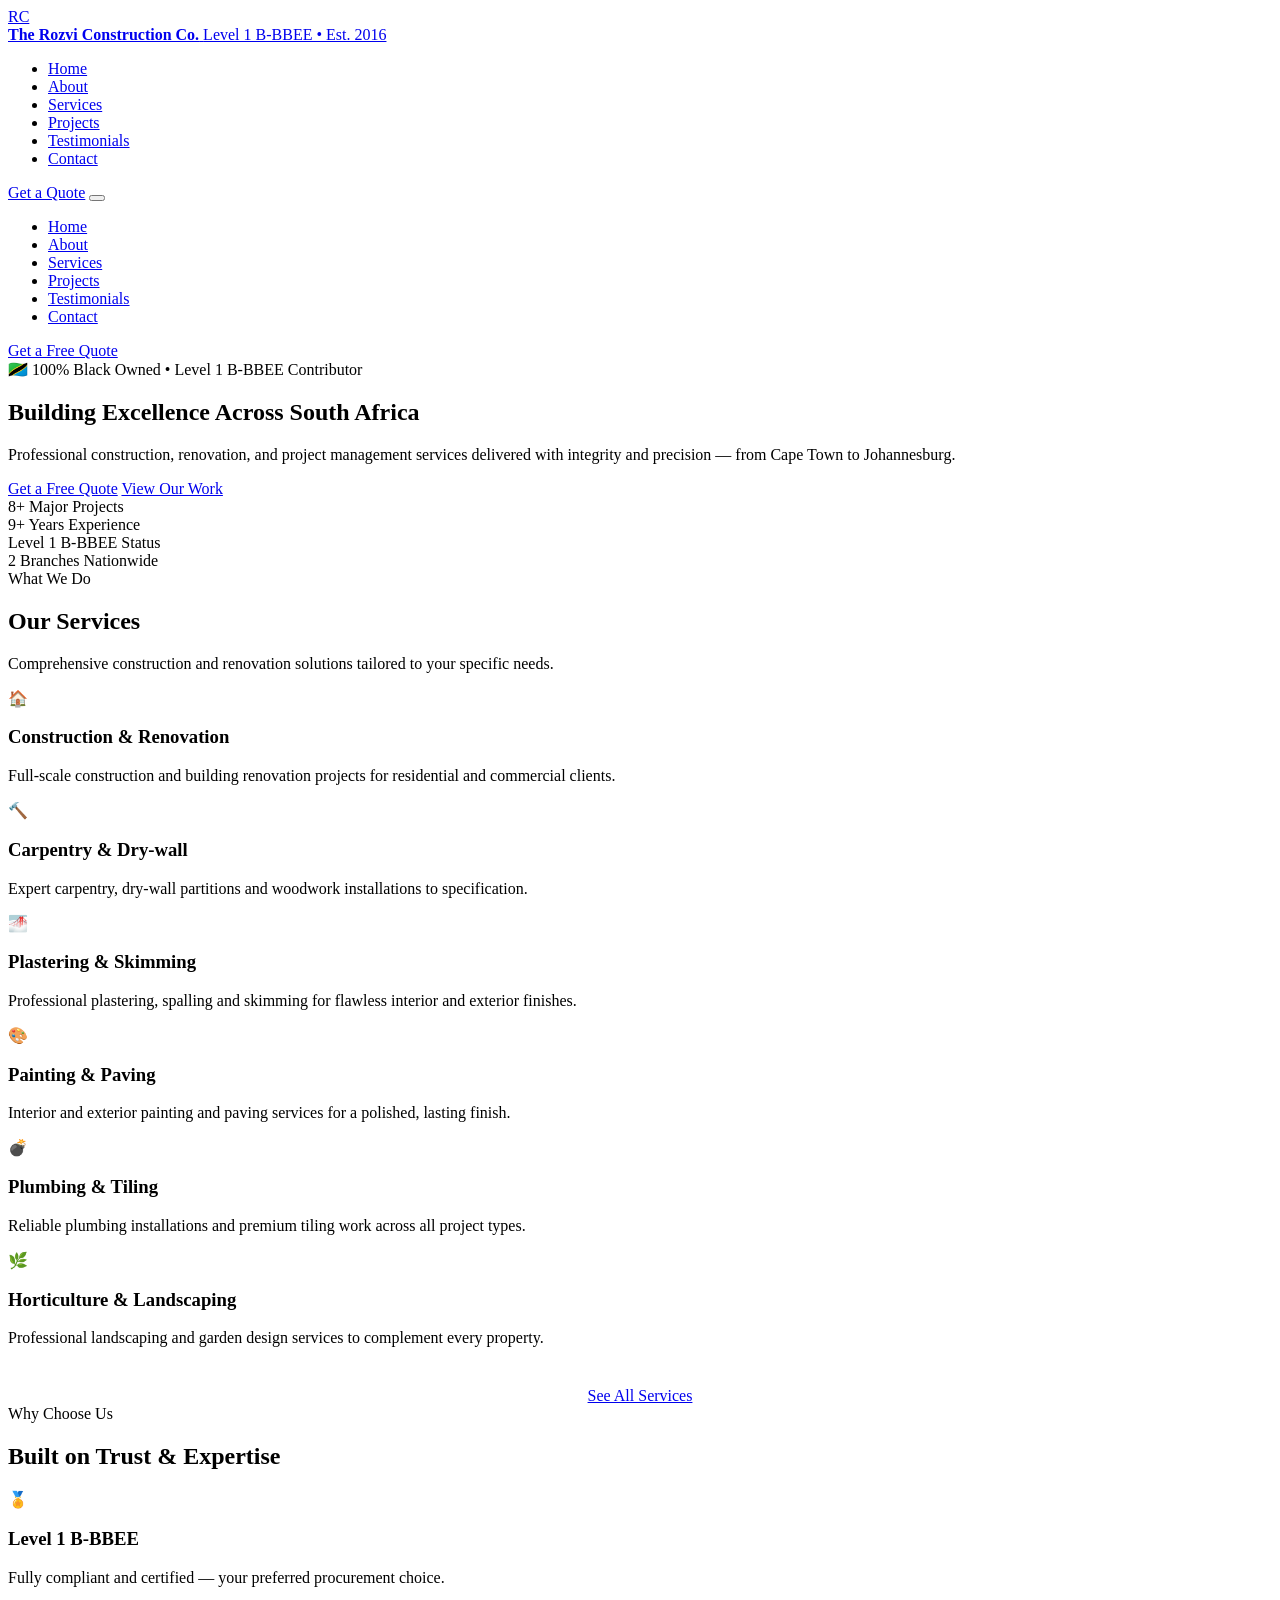
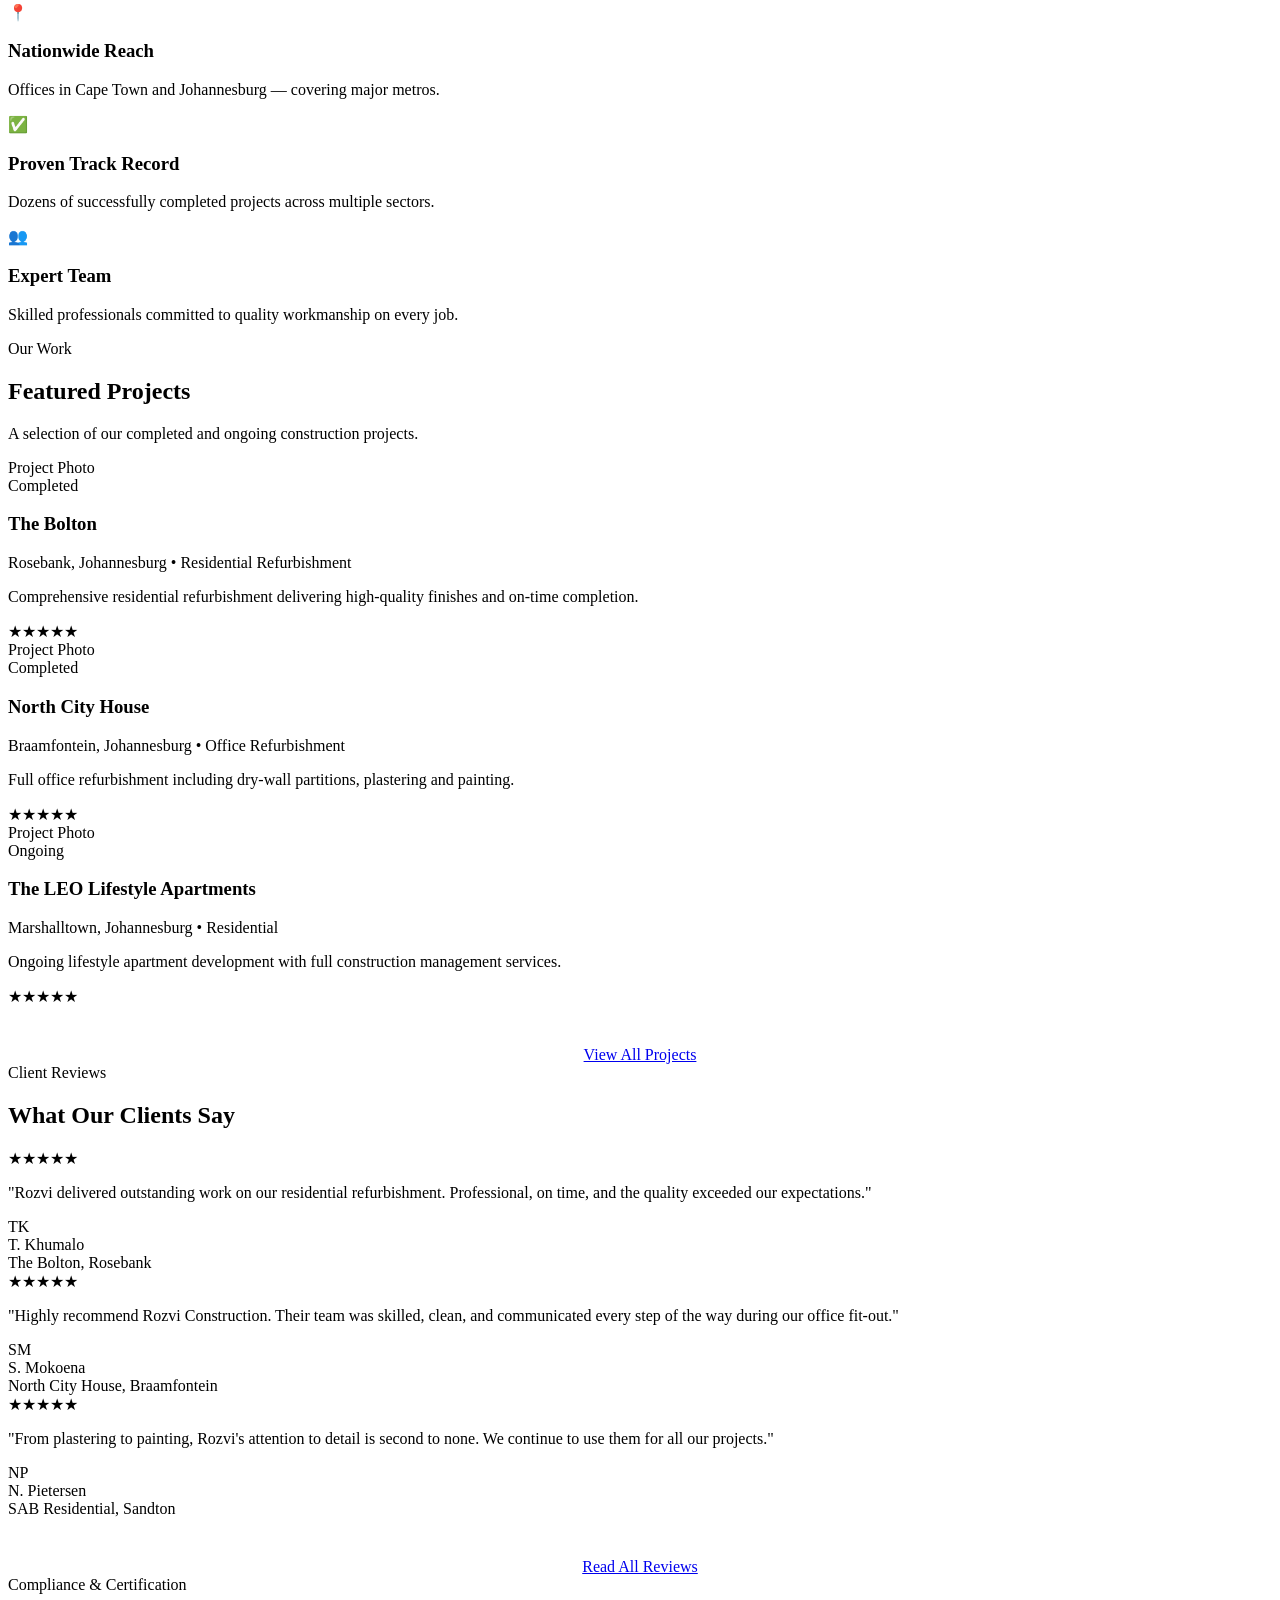
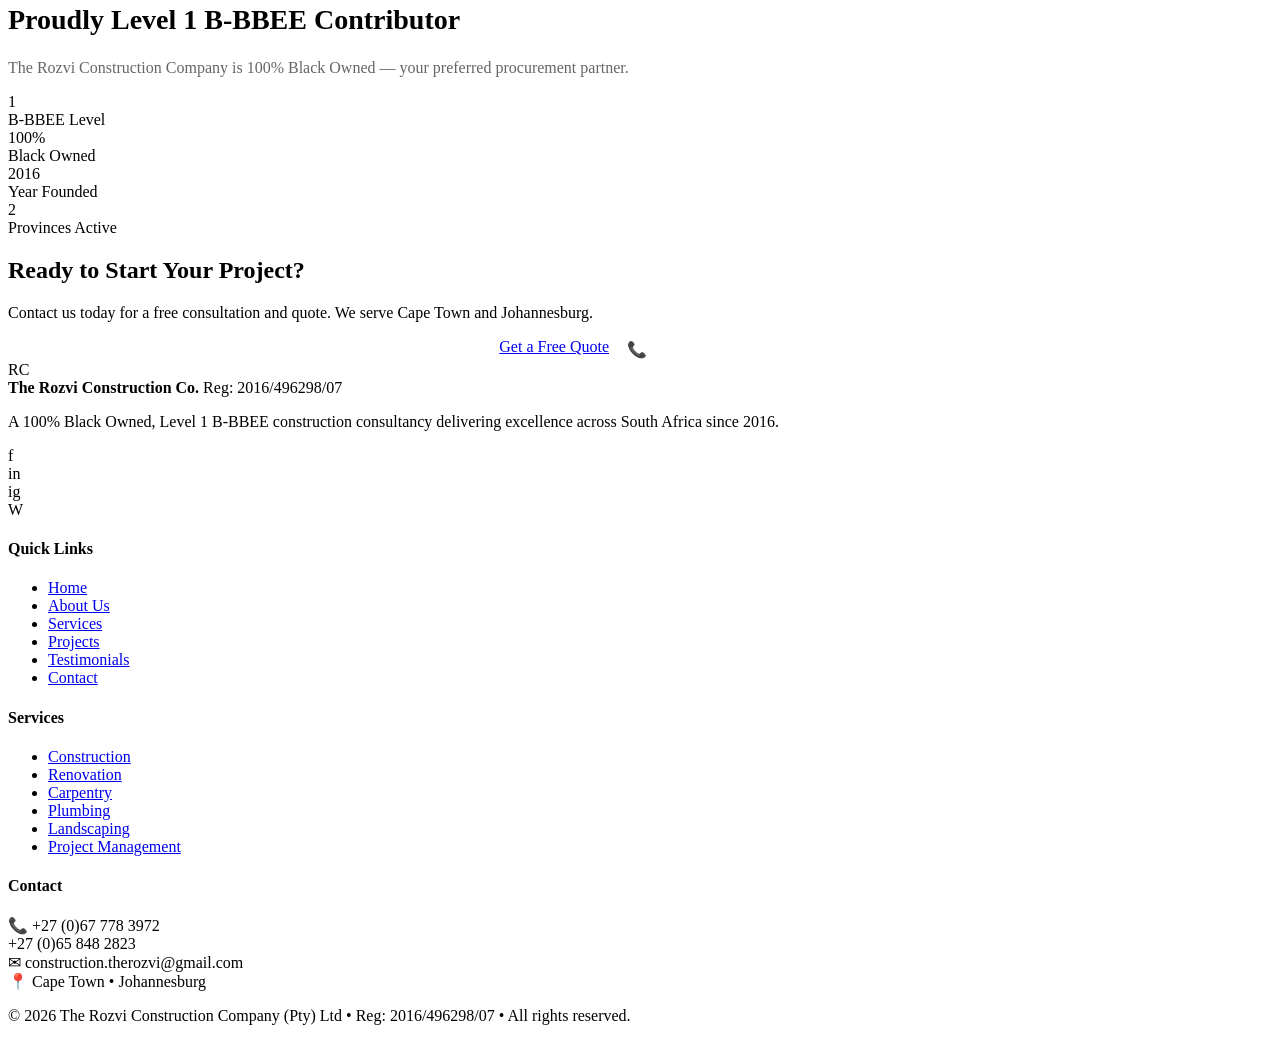
==== index.html @ 9f0e9028 "Intitial website upload" ====
<!DOCTYPE html>
<html lang="en">
<head>
  <meta charset="UTF-8" />
  <meta name="viewport" content="width=device-width, initial-scale=1.0" />
  <title>The Rozvi Construction Company | Building Excellence in South Africa</title>
  <meta name="description" content="Level 1 B-BBEE construction consultancy offering renovations, project management, carpentry, plumbing, landscaping and more across Cape Town and Johannesburg." />
  <link rel="preconnect" href="https://fonts.googleapis.com" />
  <link href="https://fonts.googleapis.com/css2?family=Open+Sans:wght@400;600;700;800&display=swap" rel="stylesheet" />
  <link rel="stylesheet" href="assets/css/style.css" />
</head>
<body>

<!-- ===== HEADER ===== -->
<header>
  <div class="container">
    <div class="nav-inner">
      <a href="index.html" class="logo">
        <div class="logo-icon">RC</div>
        <div class="logo-text">
          <strong>The Rozvi Construction Co.</strong>
          <span>Level 1 B-BBEE &bull; Est. 2016</span>
        </div>
      </a>
      <nav>
        <ul>
          <li><a href="index.html" class="active">Home</a></li>
          <li><a href="about.html">About</a></li>
          <li><a href="services.html">Services</a></li>
          <li><a href="projects.html">Projects</a></li>
          <li><a href="testimonials.html">Testimonials</a></li>
          <li><a href="contact.html">Contact</a></li>
        </ul>
      </nav>
      <a href="contact.html" class="btn btn-primary nav-cta">Get a Quote</a>
      <button class="hamburger" aria-label="Menu">
        <span></span><span></span><span></span>
      </button>
    </div>
  </div>
  <div class="mobile-nav">
    <ul>
      <li><a href="index.html">Home</a></li>
      <li><a href="about.html">About</a></li>
      <li><a href="services.html">Services</a></li>
      <li><a href="projects.html">Projects</a></li>
      <li><a href="testimonials.html">Testimonials</a></li>
      <li><a href="contact.html">Contact</a></li>
    </ul>
    <a href="contact.html" class="btn btn-primary">Get a Free Quote</a>
  </div>
</header>

<!-- ===== HERO ===== -->
<section class="hero">
  <div class="container">
    <div class="hero-content">
      <div class="hero-badge">&#127481;&#127487; 100% Black Owned &bull; Level 1 B-BBEE Contributor</div>
      <h1>Building <span>Excellence</span> Across South Africa</h1>
      <p>Professional construction, renovation, and project management services delivered with integrity and precision — from Cape Town to Johannesburg.</p>
      <div class="hero-btns">
        <a href="contact.html" class="btn btn-primary">Get a Free Quote</a>
        <a href="projects.html" class="btn btn-outline">View Our Work</a>
      </div>
    </div>
    <div class="hero-stats">
      <div>
        <span class="stat-num">8+</span>
        <span class="stat-label">Major Projects</span>
      </div>
      <div>
        <span class="stat-num">9+</span>
        <span class="stat-label">Years Experience</span>
      </div>
      <div>
        <span class="stat-num">Level 1</span>
        <span class="stat-label">B-BBEE Status</span>
      </div>
      <div>
        <span class="stat-num">2</span>
        <span class="stat-label">Branches Nationwide</span>
      </div>
    </div>
  </div>
</section>

<!-- ===== SERVICES OVERVIEW ===== -->
<section>
  <div class="container">
    <div class="section-header">
      <div class="section-tag">What We Do</div>
      <h2>Our Services</h2>
      <p>Comprehensive construction and renovation solutions tailored to your specific needs.</p>
      <div class="divider"></div>
    </div>
    <div class="services-grid">
      <div class="service-card">
        <div class="service-icon">&#127968;</div>
        <h3>Construction &amp; Renovation</h3>
        <p>Full-scale construction and building renovation projects for residential and commercial clients.</p>
      </div>
      <div class="service-card">
        <div class="service-icon">&#128296;</div>
        <h3>Carpentry &amp; Dry-wall</h3>
        <p>Expert carpentry, dry-wall partitions and woodwork installations to specification.</p>
      </div>
      <div class="service-card">
        <div class="service-icon">&#127745;</div>
        <h3>Plastering &amp; Skimming</h3>
        <p>Professional plastering, spalling and skimming for flawless interior and exterior finishes.</p>
      </div>
      <div class="service-card">
        <div class="service-icon">&#127912;</div>
        <h3>Painting &amp; Paving</h3>
        <p>Interior and exterior painting and paving services for a polished, lasting finish.</p>
      </div>
      <div class="service-card">
        <div class="service-icon">&#128163;</div>
        <h3>Plumbing &amp; Tiling</h3>
        <p>Reliable plumbing installations and premium tiling work across all project types.</p>
      </div>
      <div class="service-card">
        <div class="service-icon">&#127807;</div>
        <h3>Horticulture &amp; Landscaping</h3>
        <p>Professional landscaping and garden design services to complement every property.</p>
      </div>
    </div>
    <div style="text-align:center; margin-top:40px;">
      <a href="services.html" class="btn btn-outline-dark">See All Services</a>
    </div>
  </div>
</section>

<!-- ===== WHY CHOOSE US ===== -->
<section class="section-alt">
  <div class="container">
    <div class="section-header">
      <div class="section-tag">Why Choose Us</div>
      <h2>Built on Trust &amp; Expertise</h2>
      <div class="divider"></div>
    </div>
    <div class="why-grid">
      <div class="why-item">
        <div class="icon">&#127941;</div>
        <h3>Level 1 B-BBEE</h3>
        <p>Fully compliant and certified — your preferred procurement choice.</p>
      </div>
      <div class="why-item">
        <div class="icon">&#128205;</div>
        <h3>Nationwide Reach</h3>
        <p>Offices in Cape Town and Johannesburg — covering major metros.</p>
      </div>
      <div class="why-item">
        <div class="icon">&#9989;</div>
        <h3>Proven Track Record</h3>
        <p>Dozens of successfully completed projects across multiple sectors.</p>
      </div>
      <div class="why-item">
        <div class="icon">&#128101;</div>
        <h3>Expert Team</h3>
        <p>Skilled professionals committed to quality workmanship on every job.</p>
      </div>
    </div>
  </div>
</section>

<!-- ===== FEATURED PROJECTS ===== -->
<section>
  <div class="container">
    <div class="section-header">
      <div class="section-tag">Our Work</div>
      <h2>Featured Projects</h2>
      <p>A selection of our completed and ongoing construction projects.</p>
      <div class="divider"></div>
    </div>
    <div class="projects-grid">
      <div class="project-card">
        <div class="project-img img-1">
          <span>Project Photo</span>
          <div class="project-badge badge-done">Completed</div>
        </div>
        <div class="project-info">
          <h3>The Bolton</h3>
          <div class="project-meta">Rosebank, Johannesburg &bull; Residential Refurbishment</div>
          <p>Comprehensive residential refurbishment delivering high-quality finishes and on-time completion.</p>
          <div class="project-stars">&#9733;&#9733;&#9733;&#9733;&#9733;</div>
        </div>
      </div>
      <div class="project-card">
        <div class="project-img img-2">
          <span>Project Photo</span>
          <div class="project-badge badge-done">Completed</div>
        </div>
        <div class="project-info">
          <h3>North City House</h3>
          <div class="project-meta">Braamfontein, Johannesburg &bull; Office Refurbishment</div>
          <p>Full office refurbishment including dry-wall partitions, plastering and painting.</p>
          <div class="project-stars">&#9733;&#9733;&#9733;&#9733;&#9733;</div>
        </div>
      </div>
      <div class="project-card">
        <div class="project-img img-3">
          <span>Project Photo</span>
          <div class="project-badge badge-ongoing">Ongoing</div>
        </div>
        <div class="project-info">
          <h3>The LEO Lifestyle Apartments</h3>
          <div class="project-meta">Marshalltown, Johannesburg &bull; Residential</div>
          <p>Ongoing lifestyle apartment development with full construction management services.</p>
          <div class="project-stars">&#9733;&#9733;&#9733;&#9733;&#9733;</div>
        </div>
      </div>
    </div>
    <div style="text-align:center; margin-top:40px;">
      <a href="projects.html" class="btn btn-outline-dark">View All Projects</a>
    </div>
  </div>
</section>

<!-- ===== TESTIMONIALS SNIPPET ===== -->
<section class="section-alt">
  <div class="container">
    <div class="section-header">
      <div class="section-tag">Client Reviews</div>
      <h2>What Our Clients Say</h2>
      <div class="divider"></div>
    </div>
    <div class="testimonials-grid">
      <div class="testimonial-card">
        <div class="t-stars">&#9733;&#9733;&#9733;&#9733;&#9733;</div>
        <p class="t-quote">"Rozvi delivered outstanding work on our residential refurbishment. Professional, on time, and the quality exceeded our expectations."</p>
        <div class="t-author">
          <div class="t-avatar">TK</div>
          <div>
            <div class="t-name">T. Khumalo</div>
            <div class="t-project">The Bolton, Rosebank</div>
          </div>
        </div>
      </div>
      <div class="testimonial-card">
        <div class="t-stars">&#9733;&#9733;&#9733;&#9733;&#9733;</div>
        <p class="t-quote">"Highly recommend Rozvi Construction. Their team was skilled, clean, and communicated every step of the way during our office fit-out."</p>
        <div class="t-author">
          <div class="t-avatar">SM</div>
          <div>
            <div class="t-name">S. Mokoena</div>
            <div class="t-project">North City House, Braamfontein</div>
          </div>
        </div>
      </div>
      <div class="testimonial-card">
        <div class="t-stars">&#9733;&#9733;&#9733;&#9733;&#9733;</div>
        <p class="t-quote">"From plastering to painting, Rozvi's attention to detail is second to none. We continue to use them for all our projects."</p>
        <div class="t-author">
          <div class="t-avatar">NP</div>
          <div>
            <div class="t-name">N. Pietersen</div>
            <div class="t-project">SAB Residential, Sandton</div>
          </div>
        </div>
      </div>
    </div>
    <div style="text-align:center; margin-top:40px;">
      <a href="testimonials.html" class="btn btn-outline-dark">Read All Reviews</a>
    </div>
  </div>
</section>

<!-- ===== B-BBEE ===== -->
<section class="bbee-section">
  <div class="container">
    <div class="section-tag">Compliance &amp; Certification</div>
    <h2 style="font-size:28px; font-weight:800; margin-top:10px;">Proudly Level 1 B-BBEE Contributor</h2>
    <p style="color:#666; margin-top:10px;">The Rozvi Construction Company is 100% Black Owned — your preferred procurement partner.</p>
    <div class="bbee-cards">
      <div class="bbee-card">
        <div class="num">1</div>
        <div class="lbl">B-BBEE Level</div>
      </div>
      <div class="bbee-card">
        <div class="num">100%</div>
        <div class="lbl">Black Owned</div>
      </div>
      <div class="bbee-card">
        <div class="num">2016</div>
        <div class="lbl">Year Founded</div>
      </div>
      <div class="bbee-card">
        <div class="num">2</div>
        <div class="lbl">Provinces Active</div>
      </div>
    </div>
  </div>
</section>

<!-- ===== CTA ===== -->
<section class="cta-banner">
  <div class="container">
    <h2>Ready to Start Your Project?</h2>
    <p>Contact us today for a free consultation and quote. We serve Cape Town and Johannesburg.</p>
    <div style="display:flex; gap:16px; justify-content:center; flex-wrap:wrap;">
      <a href="contact.html" class="btn btn-outline">Get a Free Quote</a>
      <a href="tel:+27677783972" class="btn" style="background:rgba(255,255,255,0.15); color:white; border:2px solid rgba(255,255,255,0.3);">&#128222; +27 (0)67 778 3972</a>
    </div>
  </div>
</section>

<!-- ===== FOOTER ===== -->
<footer>
  <div class="container">
    <div class="footer-grid">
      <div class="footer-brand">
        <div class="logo">
          <div class="logo-icon">RC</div>
          <div class="logo-text">
            <strong>The Rozvi Construction Co.</strong>
            <span>Reg: 2016/496298/07</span>
          </div>
        </div>
        <p>A 100% Black Owned, Level 1 B-BBEE construction consultancy delivering excellence across South Africa since 2016.</p>
        <div class="footer-social">
          <div class="social-btn" title="Facebook">f</div>
          <div class="social-btn" title="LinkedIn">in</div>
          <div class="social-btn" title="Instagram">ig</div>
          <div class="social-btn" title="WhatsApp">W</div>
        </div>
      </div>
      <div class="footer-col">
        <h4>Quick Links</h4>
        <ul>
          <li><a href="index.html">Home</a></li>
          <li><a href="about.html">About Us</a></li>
          <li><a href="services.html">Services</a></li>
          <li><a href="projects.html">Projects</a></li>
          <li><a href="testimonials.html">Testimonials</a></li>
          <li><a href="contact.html">Contact</a></li>
        </ul>
      </div>
      <div class="footer-col">
        <h4>Services</h4>
        <ul>
          <li><a href="services.html">Construction</a></li>
          <li><a href="services.html">Renovation</a></li>
          <li><a href="services.html">Carpentry</a></li>
          <li><a href="services.html">Plumbing</a></li>
          <li><a href="services.html">Landscaping</a></li>
          <li><a href="services.html">Project Management</a></li>
        </ul>
      </div>
      <div class="footer-col">
        <h4>Contact</h4>
        <div class="footer-contact-item">
          <span class="icon">&#128222;</span>
          <span>+27 (0)67 778 3972<br/>+27 (0)65 848 2823</span>
        </div>
        <div class="footer-contact-item">
          <span class="icon">&#9993;</span>
          <span>construction.therozvi@gmail.com</span>
        </div>
        <div class="footer-contact-item">
          <span class="icon">&#128205;</span>
          <span>Cape Town &bull; Johannesburg</span>
        </div>
      </div>
    </div>
    <div class="footer-bottom">
      <p>&copy; 2026 The Rozvi Construction Company (Pty) Ltd &bull; Reg: 2016/496298/07 &bull; All rights reserved.</p>
    </div>
  </div>
</footer>

<script src="assets/js/main.js"></script>
</body>
</html>
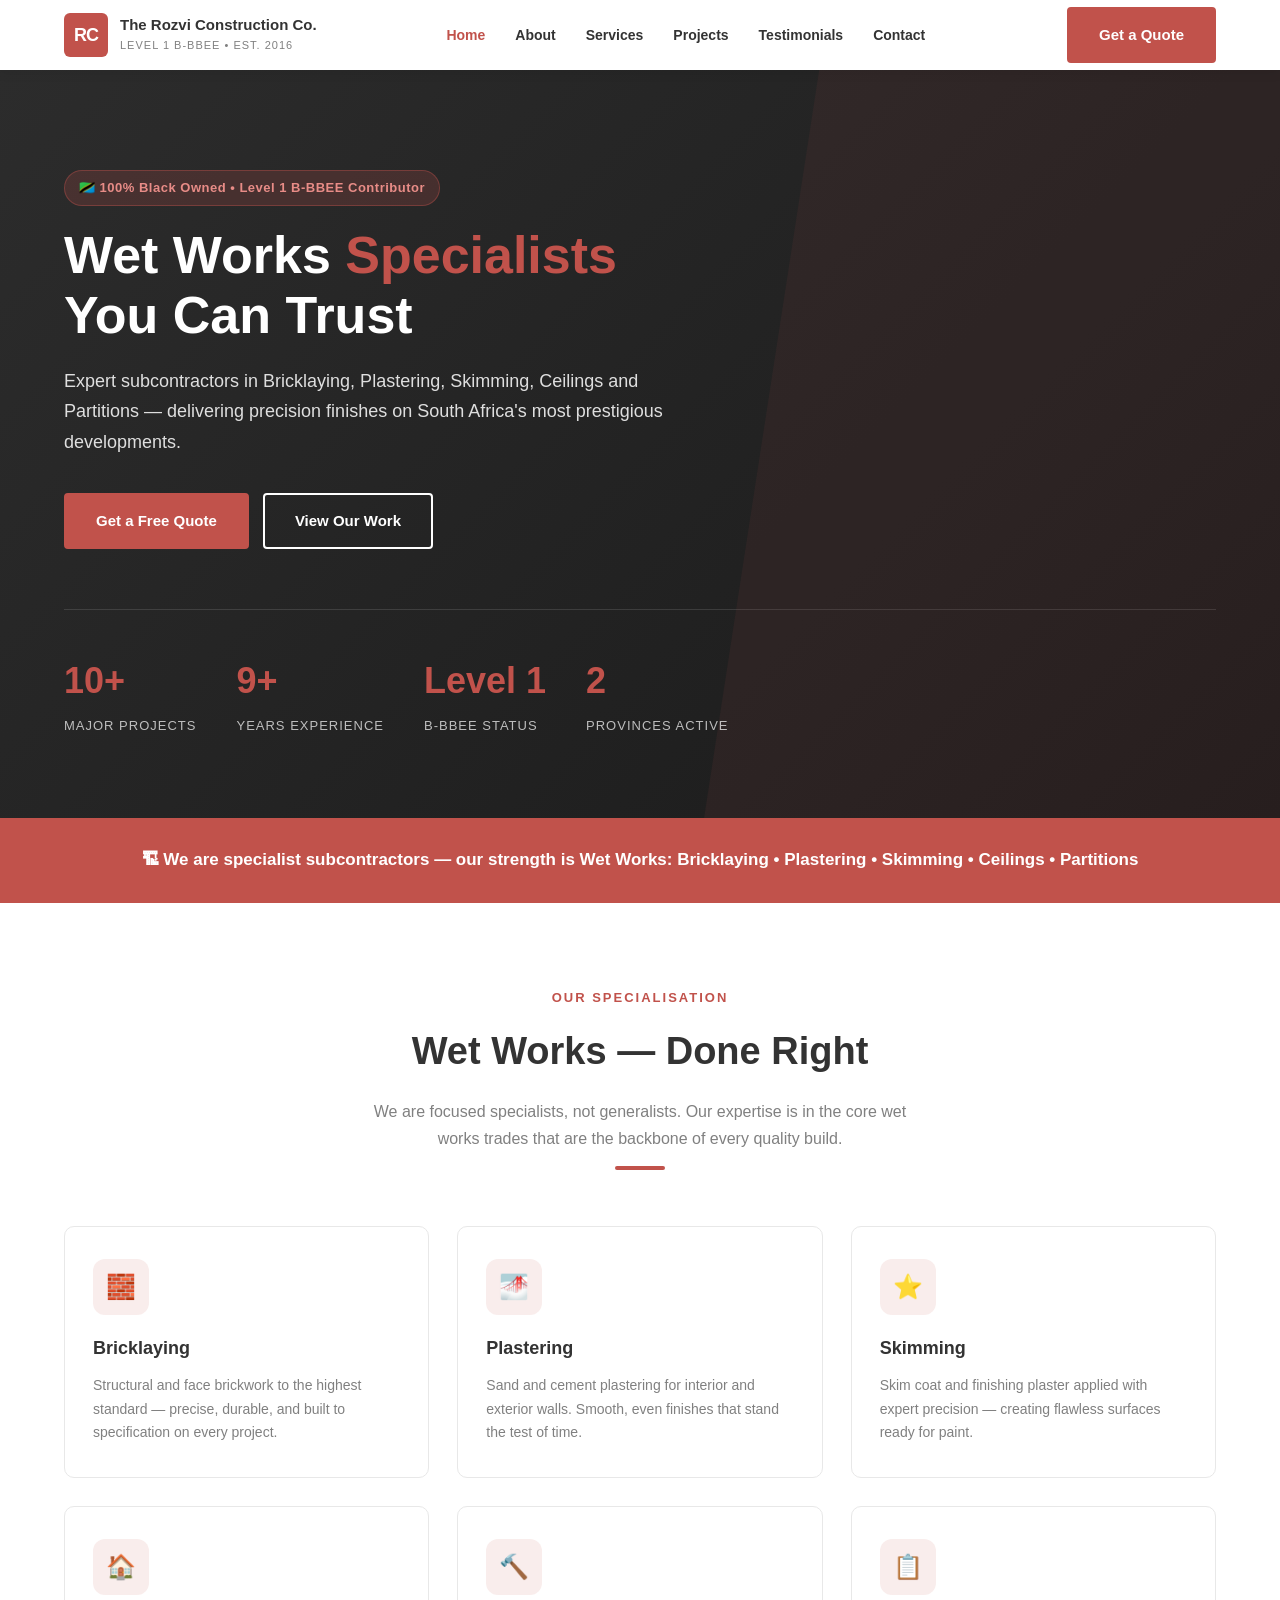
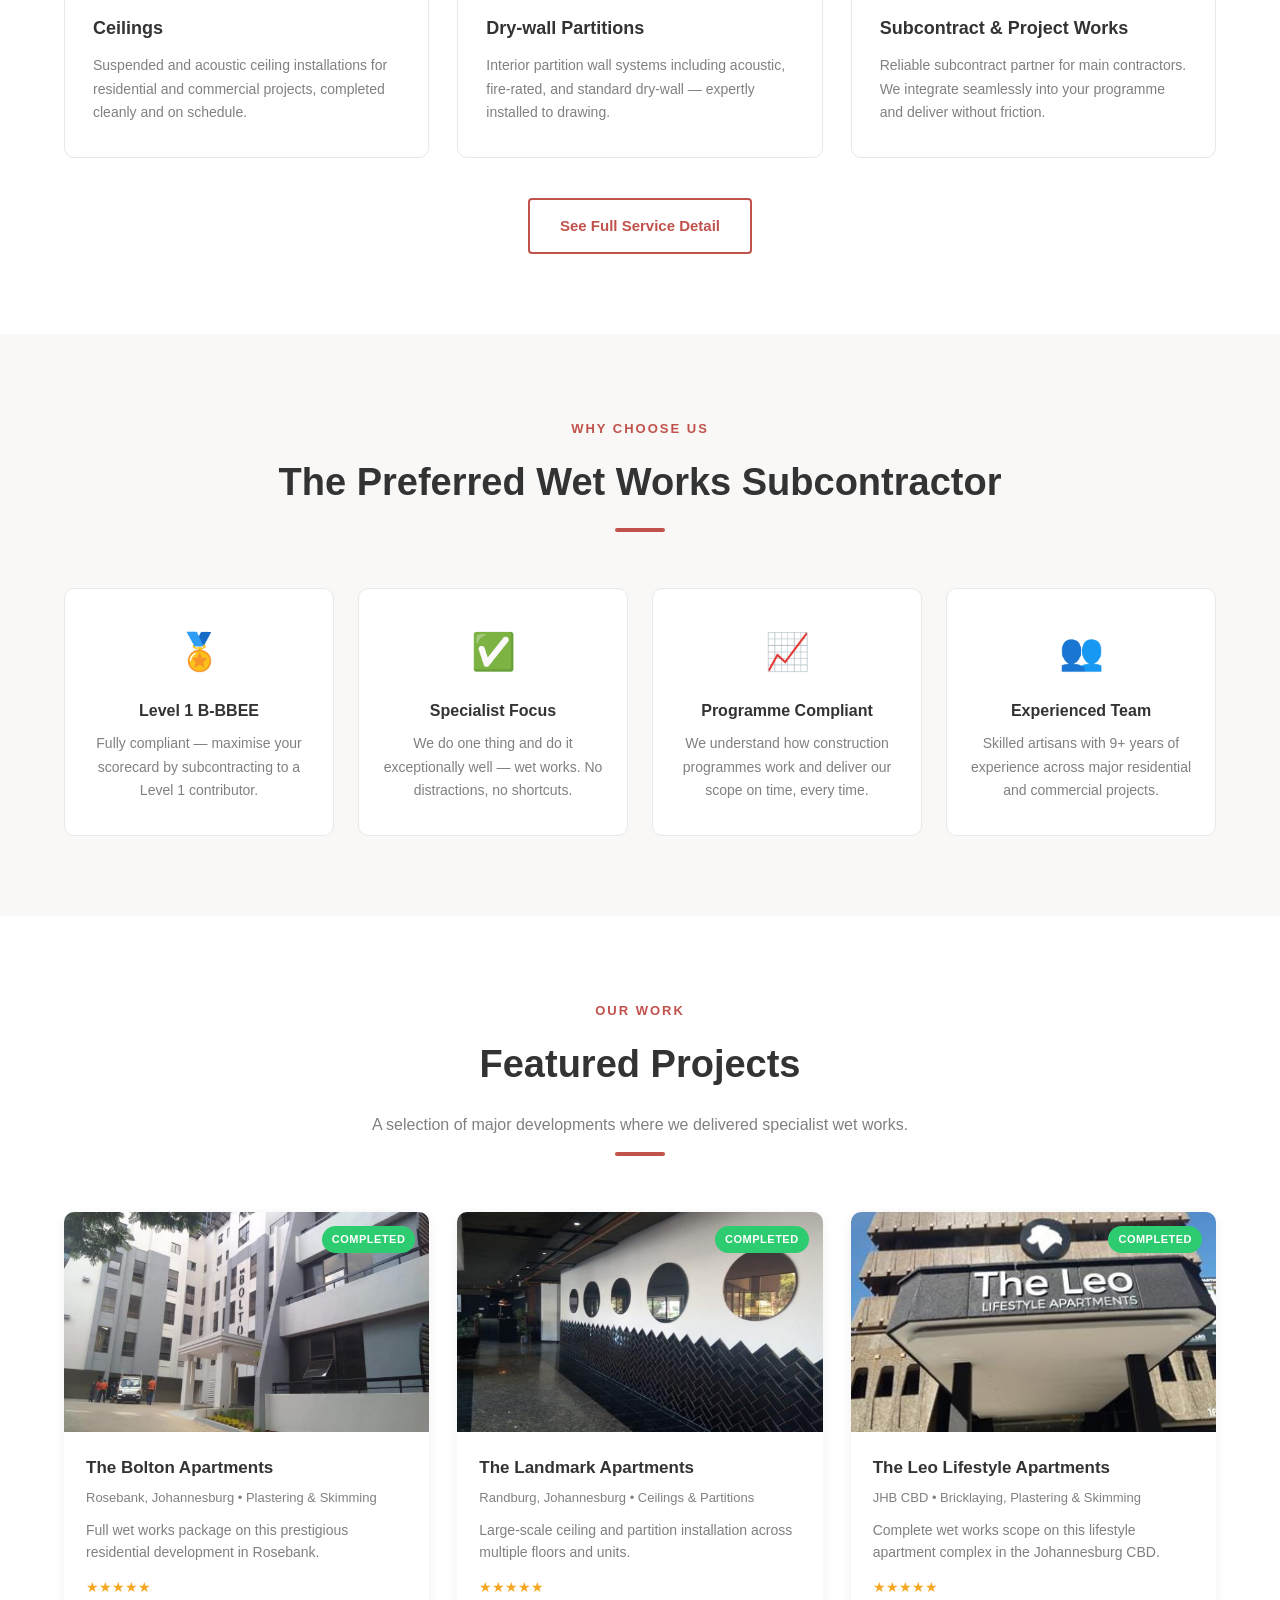
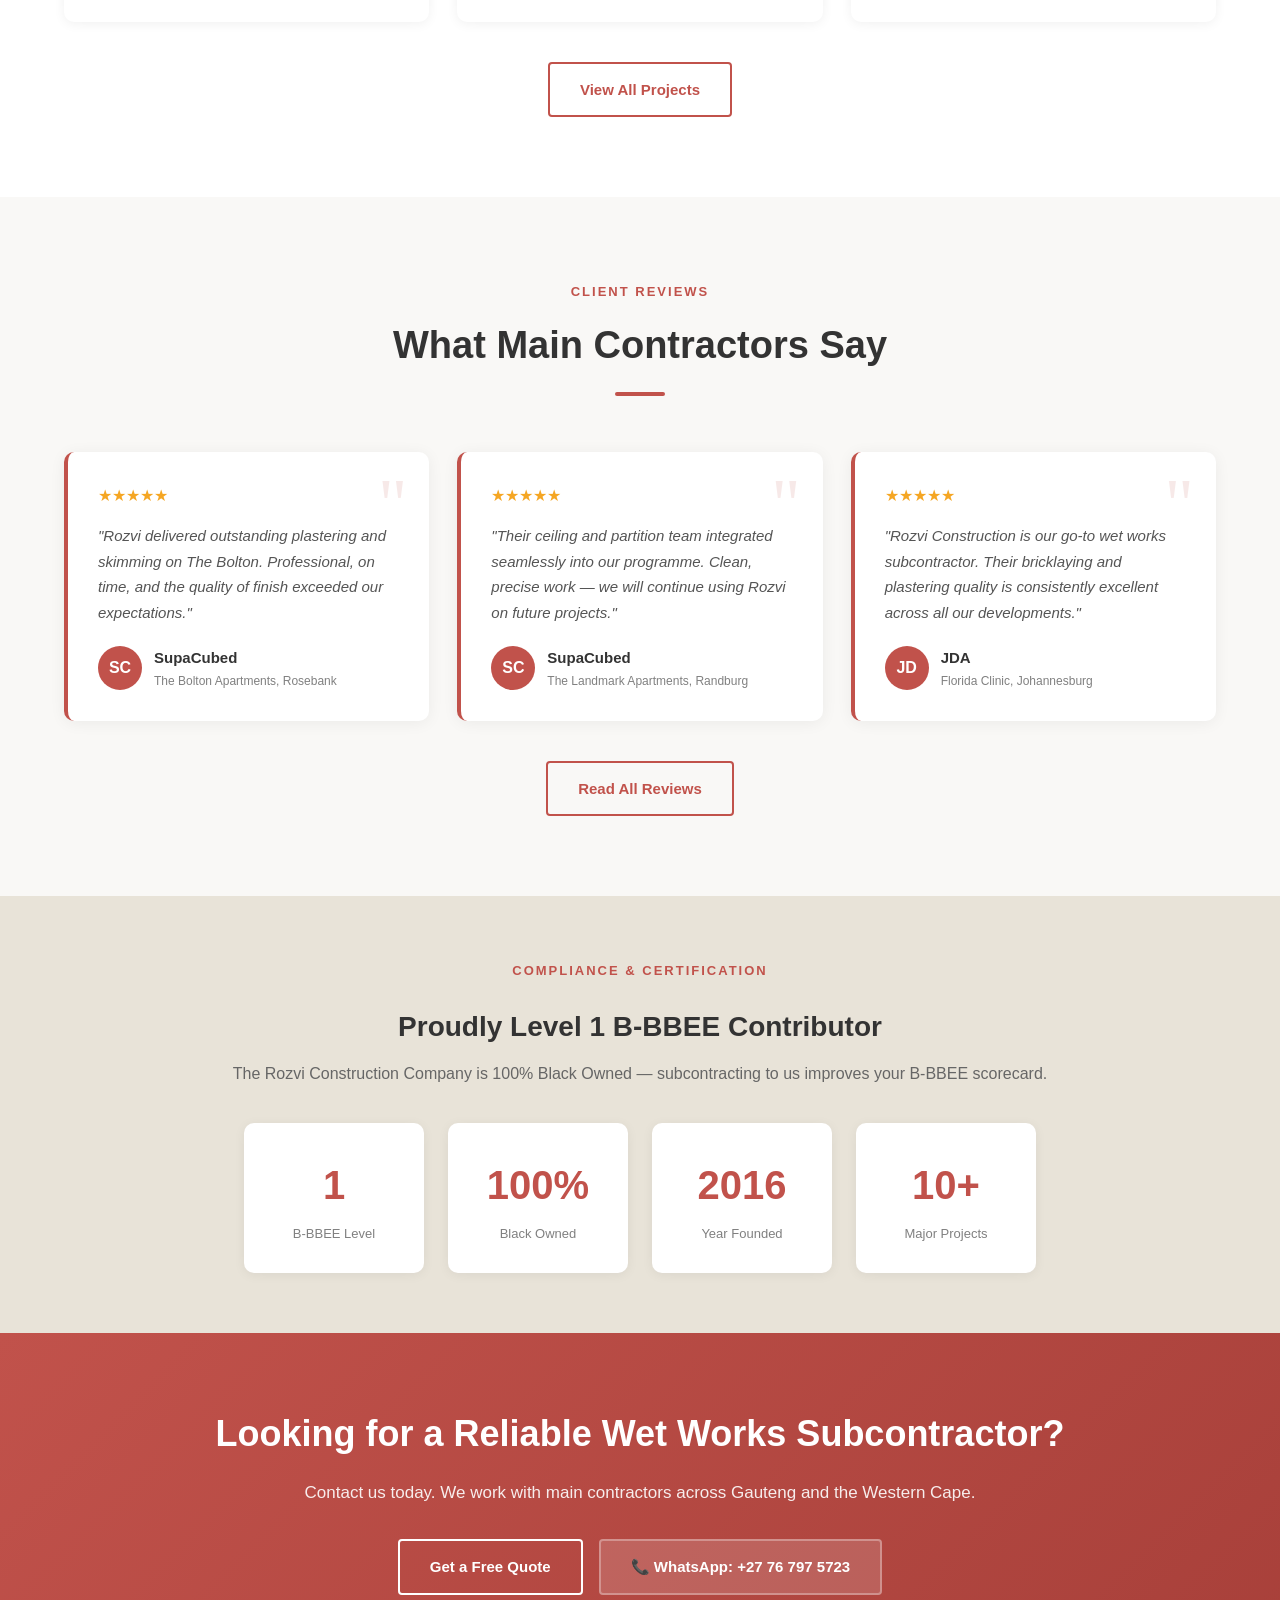
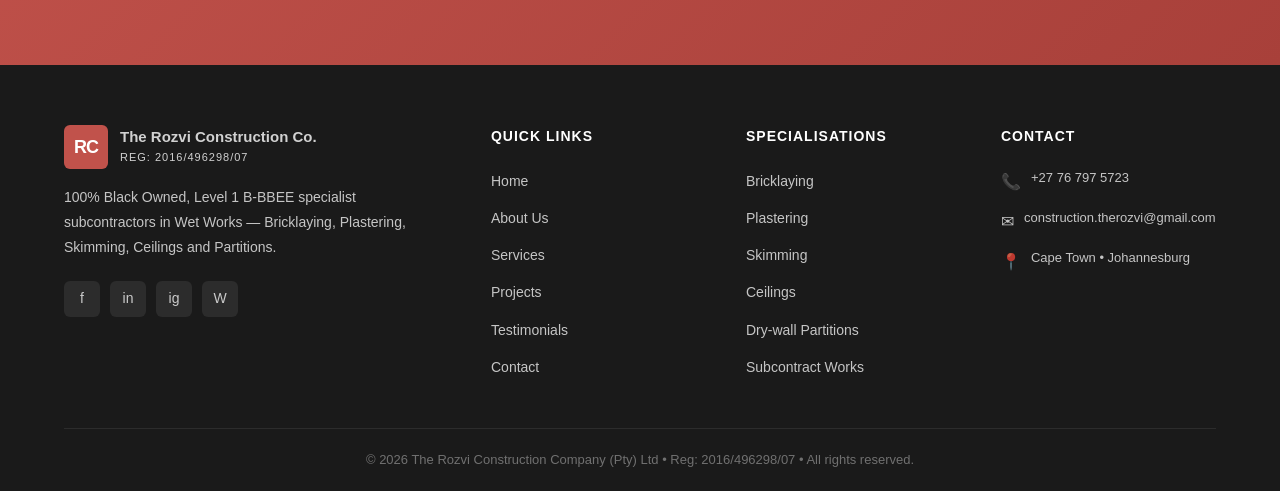
==== commit 8869ab91: "Director updates" ====
--- a/index.html
+++ b/index.html
@@ -3,15 +3,14 @@
 <head>
   <meta charset="UTF-8" />
   <meta name="viewport" content="width=device-width, initial-scale=1.0" />
-  <title>The Rozvi Construction Company | Building Excellence in South Africa</title>
-  <meta name="description" content="Level 1 B-BBEE construction consultancy offering renovations, project management, carpentry, plumbing, landscaping and more across Cape Town and Johannesburg." />
+  <title>The Rozvi Construction Company | Wet Works Specialists — Plastering, Skimming, Ceilings & Partitions</title>
+  <meta name="description" content="Specialist subcontractors in Wet Works — Bricklaying, Plastering, Skimming, Ceilings and Partitions. Level 1 B-BBEE. Cape Town & Johannesburg." />
   <link rel="preconnect" href="https://fonts.googleapis.com" />
   <link href="https://fonts.googleapis.com/css2?family=Open+Sans:wght@400;600;700;800&display=swap" rel="stylesheet" />
   <link rel="stylesheet" href="assets/css/style.css" />
 </head>
 <body>
 
-<!-- ===== HEADER ===== -->
 <header>
   <div class="container">
     <div class="nav-inner">
@@ -56,8 +55,8 @@
   <div class="container">
     <div class="hero-content">
       <div class="hero-badge">&#127481;&#127487; 100% Black Owned &bull; Level 1 B-BBEE Contributor</div>
-      <h1>Building <span>Excellence</span> Across South Africa</h1>
-      <p>Professional construction, renovation, and project management services delivered with integrity and precision — from Cape Town to Johannesburg.</p>
+      <h1>Wet Works <span>Specialists</span> You Can Trust</h1>
+      <p>Expert subcontractors in Bricklaying, Plastering, Skimming, Ceilings and Partitions — delivering precision finishes on South Africa's most prestigious developments.</p>
       <div class="hero-btns">
         <a href="contact.html" class="btn btn-primary">Get a Free Quote</a>
         <a href="projects.html" class="btn btn-outline">View Our Work</a>
@@ -65,7 +64,7 @@
     </div>
     <div class="hero-stats">
       <div>
-        <span class="stat-num">8+</span>
+        <span class="stat-num">10+</span>
         <span class="stat-label">Major Projects</span>
       </div>
       <div>
@@ -78,9 +77,18 @@
       </div>
       <div>
         <span class="stat-num">2</span>
-        <span class="stat-label">Branches Nationwide</span>
-      </div>
-    </div>
+        <span class="stat-label">Provinces Active</span>
+      </div>
+    </div>
+  </div>
+</section>
+
+<!-- ===== SPECIALISATION BANNER ===== -->
+<section style="background:var(--red); padding:28px 0;">
+  <div class="container">
+    <p style="color:white; text-align:center; font-size:17px; font-weight:600; margin:0;">
+      &#127959; We are specialist subcontractors — our strength is <strong>Wet Works</strong>: Bricklaying &bull; Plastering &bull; Skimming &bull; Ceilings &bull; Partitions
+    </p>
   </div>
 </section>
 
@@ -88,45 +96,45 @@
 <section>
   <div class="container">
     <div class="section-header">
-      <div class="section-tag">What We Do</div>
-      <h2>Our Services</h2>
-      <p>Comprehensive construction and renovation solutions tailored to your specific needs.</p>
+      <div class="section-tag">Our Specialisation</div>
+      <h2>Wet Works — Done Right</h2>
+      <p>We are focused specialists, not generalists. Our expertise is in the core wet works trades that are the backbone of every quality build.</p>
       <div class="divider"></div>
     </div>
     <div class="services-grid">
       <div class="service-card">
+        <div class="service-icon">&#129521;</div>
+        <h3>Bricklaying</h3>
+        <p>Structural and face brickwork to the highest standard — precise, durable, and built to specification on every project.</p>
+      </div>
+      <div class="service-card">
+        <div class="service-icon">&#127745;</div>
+        <h3>Plastering</h3>
+        <p>Sand and cement plastering for interior and exterior walls. Smooth, even finishes that stand the test of time.</p>
+      </div>
+      <div class="service-card">
+        <div class="service-icon">&#11088;</div>
+        <h3>Skimming</h3>
+        <p>Skim coat and finishing plaster applied with expert precision — creating flawless surfaces ready for paint.</p>
+      </div>
+      <div class="service-card">
         <div class="service-icon">&#127968;</div>
-        <h3>Construction &amp; Renovation</h3>
-        <p>Full-scale construction and building renovation projects for residential and commercial clients.</p>
+        <h3>Ceilings</h3>
+        <p>Suspended and acoustic ceiling installations for residential and commercial projects, completed cleanly and on schedule.</p>
       </div>
       <div class="service-card">
         <div class="service-icon">&#128296;</div>
-        <h3>Carpentry &amp; Dry-wall</h3>
-        <p>Expert carpentry, dry-wall partitions and woodwork installations to specification.</p>
-      </div>
-      <div class="service-card">
-        <div class="service-icon">&#127745;</div>
-        <h3>Plastering &amp; Skimming</h3>
-        <p>Professional plastering, spalling and skimming for flawless interior and exterior finishes.</p>
-      </div>
-      <div class="service-card">
-        <div class="service-icon">&#127912;</div>
-        <h3>Painting &amp; Paving</h3>
-        <p>Interior and exterior painting and paving services for a polished, lasting finish.</p>
-      </div>
-      <div class="service-card">
-        <div class="service-icon">&#128163;</div>
-        <h3>Plumbing &amp; Tiling</h3>
-        <p>Reliable plumbing installations and premium tiling work across all project types.</p>
-      </div>
-      <div class="service-card">
-        <div class="service-icon">&#127807;</div>
-        <h3>Horticulture &amp; Landscaping</h3>
-        <p>Professional landscaping and garden design services to complement every property.</p>
+        <h3>Dry-wall Partitions</h3>
+        <p>Interior partition wall systems including acoustic, fire-rated, and standard dry-wall — expertly installed to drawing.</p>
+      </div>
+      <div class="service-card">
+        <div class="service-icon">&#128203;</div>
+        <h3>Subcontract &amp; Project Works</h3>
+        <p>Reliable subcontract partner for main contractors. We integrate seamlessly into your programme and deliver without friction.</p>
       </div>
     </div>
     <div style="text-align:center; margin-top:40px;">
-      <a href="services.html" class="btn btn-outline-dark">See All Services</a>
+      <a href="services.html" class="btn btn-outline-dark">See Full Service Detail</a>
     </div>
   </div>
 </section>
@@ -136,29 +144,29 @@
   <div class="container">
     <div class="section-header">
       <div class="section-tag">Why Choose Us</div>
-      <h2>Built on Trust &amp; Expertise</h2>
+      <h2>The Preferred Wet Works Subcontractor</h2>
       <div class="divider"></div>
     </div>
     <div class="why-grid">
       <div class="why-item">
         <div class="icon">&#127941;</div>
         <h3>Level 1 B-BBEE</h3>
-        <p>Fully compliant and certified — your preferred procurement choice.</p>
-      </div>
-      <div class="why-item">
-        <div class="icon">&#128205;</div>
-        <h3>Nationwide Reach</h3>
-        <p>Offices in Cape Town and Johannesburg — covering major metros.</p>
+        <p>Fully compliant — maximise your scorecard by subcontracting to a Level 1 contributor.</p>
       </div>
       <div class="why-item">
         <div class="icon">&#9989;</div>
-        <h3>Proven Track Record</h3>
-        <p>Dozens of successfully completed projects across multiple sectors.</p>
+        <h3>Specialist Focus</h3>
+        <p>We do one thing and do it exceptionally well — wet works. No distractions, no shortcuts.</p>
+      </div>
+      <div class="why-item">
+        <div class="icon">&#128200;</div>
+        <h3>Programme Compliant</h3>
+        <p>We understand how construction programmes work and deliver our scope on time, every time.</p>
       </div>
       <div class="why-item">
         <div class="icon">&#128101;</div>
-        <h3>Expert Team</h3>
-        <p>Skilled professionals committed to quality workmanship on every job.</p>
+        <h3>Experienced Team</h3>
+        <p>Skilled artisans with 9+ years of experience across major residential and commercial projects.</p>
       </div>
     </div>
   </div>
@@ -170,43 +178,43 @@
     <div class="section-header">
       <div class="section-tag">Our Work</div>
       <h2>Featured Projects</h2>
-      <p>A selection of our completed and ongoing construction projects.</p>
+      <p>A selection of major developments where we delivered specialist wet works.</p>
       <div class="divider"></div>
     </div>
     <div class="projects-grid">
       <div class="project-card">
-        <div class="project-img img-1">
-          <span>Project Photo</span>
+        <div class="project-img">
+          <img src="assets/images/bolton_01.jpg" alt="The Bolton Apartments Rosebank" />
           <div class="project-badge badge-done">Completed</div>
         </div>
         <div class="project-info">
-          <h3>The Bolton</h3>
-          <div class="project-meta">Rosebank, Johannesburg &bull; Residential Refurbishment</div>
-          <p>Comprehensive residential refurbishment delivering high-quality finishes and on-time completion.</p>
+          <h3>The Bolton Apartments</h3>
+          <div class="project-meta">Rosebank, Johannesburg &bull; Plastering &amp; Skimming</div>
+          <p>Full wet works package on this prestigious residential development in Rosebank.</p>
           <div class="project-stars">&#9733;&#9733;&#9733;&#9733;&#9733;</div>
         </div>
       </div>
       <div class="project-card">
-        <div class="project-img img-2">
-          <span>Project Photo</span>
+        <div class="project-img">
+          <img src="assets/images/landmark_01.jpg" alt="The Landmark Apartments Randburg" />
           <div class="project-badge badge-done">Completed</div>
         </div>
         <div class="project-info">
-          <h3>North City House</h3>
-          <div class="project-meta">Braamfontein, Johannesburg &bull; Office Refurbishment</div>
-          <p>Full office refurbishment including dry-wall partitions, plastering and painting.</p>
+          <h3>The Landmark Apartments</h3>
+          <div class="project-meta">Randburg, Johannesburg &bull; Ceilings &amp; Partitions</div>
+          <p>Large-scale ceiling and partition installation across multiple floors and units.</p>
           <div class="project-stars">&#9733;&#9733;&#9733;&#9733;&#9733;</div>
         </div>
       </div>
       <div class="project-card">
-        <div class="project-img img-3">
-          <span>Project Photo</span>
-          <div class="project-badge badge-ongoing">Ongoing</div>
+        <div class="project-img">
+          <img src="assets/images/leo_01.jpg" alt="The Leo Lifestyle Apartments JHB CBD" />
+          <div class="project-badge badge-done">Completed</div>
         </div>
         <div class="project-info">
-          <h3>The LEO Lifestyle Apartments</h3>
-          <div class="project-meta">Marshalltown, Johannesburg &bull; Residential</div>
-          <p>Ongoing lifestyle apartment development with full construction management services.</p>
+          <h3>The Leo Lifestyle Apartments</h3>
+          <div class="project-meta">JHB CBD &bull; Bricklaying, Plastering &amp; Skimming</div>
+          <p>Complete wet works scope on this lifestyle apartment complex in the Johannesburg CBD.</p>
           <div class="project-stars">&#9733;&#9733;&#9733;&#9733;&#9733;</div>
         </div>
       </div>
@@ -222,40 +230,40 @@
   <div class="container">
     <div class="section-header">
       <div class="section-tag">Client Reviews</div>
-      <h2>What Our Clients Say</h2>
+      <h2>What Main Contractors Say</h2>
       <div class="divider"></div>
     </div>
     <div class="testimonials-grid">
       <div class="testimonial-card">
         <div class="t-stars">&#9733;&#9733;&#9733;&#9733;&#9733;</div>
-        <p class="t-quote">"Rozvi delivered outstanding work on our residential refurbishment. Professional, on time, and the quality exceeded our expectations."</p>
+        <p class="t-quote">"Rozvi delivered outstanding plastering and skimming on The Bolton. Professional, on time, and the quality of finish exceeded our expectations."</p>
         <div class="t-author">
-          <div class="t-avatar">TK</div>
+          <div class="t-avatar">SC</div>
           <div>
-            <div class="t-name">T. Khumalo</div>
-            <div class="t-project">The Bolton, Rosebank</div>
+            <div class="t-name">SupaCubed</div>
+            <div class="t-project">The Bolton Apartments, Rosebank</div>
           </div>
         </div>
       </div>
       <div class="testimonial-card">
         <div class="t-stars">&#9733;&#9733;&#9733;&#9733;&#9733;</div>
-        <p class="t-quote">"Highly recommend Rozvi Construction. Their team was skilled, clean, and communicated every step of the way during our office fit-out."</p>
+        <p class="t-quote">"Their ceiling and partition team integrated seamlessly into our programme. Clean, precise work — we will continue using Rozvi on future projects."</p>
         <div class="t-author">
-          <div class="t-avatar">SM</div>
+          <div class="t-avatar">SC</div>
           <div>
-            <div class="t-name">S. Mokoena</div>
-            <div class="t-project">North City House, Braamfontein</div>
+            <div class="t-name">SupaCubed</div>
+            <div class="t-project">The Landmark Apartments, Randburg</div>
           </div>
         </div>
       </div>
       <div class="testimonial-card">
         <div class="t-stars">&#9733;&#9733;&#9733;&#9733;&#9733;</div>
-        <p class="t-quote">"From plastering to painting, Rozvi's attention to detail is second to none. We continue to use them for all our projects."</p>
+        <p class="t-quote">"Rozvi Construction is our go-to wet works subcontractor. Their bricklaying and plastering quality is consistently excellent across all our developments."</p>
         <div class="t-author">
-          <div class="t-avatar">NP</div>
+          <div class="t-avatar">JD</div>
           <div>
-            <div class="t-name">N. Pietersen</div>
-            <div class="t-project">SAB Residential, Sandton</div>
+            <div class="t-name">JDA</div>
+            <div class="t-project">Florida Clinic, Johannesburg</div>
           </div>
         </div>
       </div>
@@ -271,7 +279,7 @@
   <div class="container">
     <div class="section-tag">Compliance &amp; Certification</div>
     <h2 style="font-size:28px; font-weight:800; margin-top:10px;">Proudly Level 1 B-BBEE Contributor</h2>
-    <p style="color:#666; margin-top:10px;">The Rozvi Construction Company is 100% Black Owned — your preferred procurement partner.</p>
+    <p style="color:#666; margin-top:10px;">The Rozvi Construction Company is 100% Black Owned — subcontracting to us improves your B-BBEE scorecard.</p>
     <div class="bbee-cards">
       <div class="bbee-card">
         <div class="num">1</div>
@@ -286,8 +294,8 @@
         <div class="lbl">Year Founded</div>
       </div>
       <div class="bbee-card">
-        <div class="num">2</div>
-        <div class="lbl">Provinces Active</div>
+        <div class="num">10+</div>
+        <div class="lbl">Major Projects</div>
       </div>
     </div>
   </div>
@@ -296,11 +304,11 @@
 <!-- ===== CTA ===== -->
 <section class="cta-banner">
   <div class="container">
-    <h2>Ready to Start Your Project?</h2>
-    <p>Contact us today for a free consultation and quote. We serve Cape Town and Johannesburg.</p>
+    <h2>Looking for a Reliable Wet Works Subcontractor?</h2>
+    <p>Contact us today. We work with main contractors across Gauteng and the Western Cape.</p>
     <div style="display:flex; gap:16px; justify-content:center; flex-wrap:wrap;">
       <a href="contact.html" class="btn btn-outline">Get a Free Quote</a>
-      <a href="tel:+27677783972" class="btn" style="background:rgba(255,255,255,0.15); color:white; border:2px solid rgba(255,255,255,0.3);">&#128222; +27 (0)67 778 3972</a>
+      <a href="https://wa.me/27767975723" class="btn" style="background:rgba(255,255,255,0.15); color:white; border:2px solid rgba(255,255,255,0.3);">&#128222; WhatsApp: +27 76 797 5723</a>
     </div>
   </div>
 </section>
@@ -317,12 +325,12 @@
             <span>Reg: 2016/496298/07</span>
           </div>
         </div>
-        <p>A 100% Black Owned, Level 1 B-BBEE construction consultancy delivering excellence across South Africa since 2016.</p>
+        <p>100% Black Owned, Level 1 B-BBEE specialist subcontractors in Wet Works — Bricklaying, Plastering, Skimming, Ceilings and Partitions.</p>
         <div class="footer-social">
           <div class="social-btn" title="Facebook">f</div>
           <div class="social-btn" title="LinkedIn">in</div>
           <div class="social-btn" title="Instagram">ig</div>
-          <div class="social-btn" title="WhatsApp">W</div>
+          <a href="https://wa.me/27767975723" class="social-btn" title="WhatsApp">W</a>
         </div>
       </div>
       <div class="footer-col">
@@ -337,21 +345,21 @@
         </ul>
       </div>
       <div class="footer-col">
-        <h4>Services</h4>
+        <h4>Specialisations</h4>
         <ul>
-          <li><a href="services.html">Construction</a></li>
-          <li><a href="services.html">Renovation</a></li>
-          <li><a href="services.html">Carpentry</a></li>
-          <li><a href="services.html">Plumbing</a></li>
-          <li><a href="services.html">Landscaping</a></li>
-          <li><a href="services.html">Project Management</a></li>
+          <li><a href="services.html">Bricklaying</a></li>
+          <li><a href="services.html">Plastering</a></li>
+          <li><a href="services.html">Skimming</a></li>
+          <li><a href="services.html">Ceilings</a></li>
+          <li><a href="services.html">Dry-wall Partitions</a></li>
+          <li><a href="services.html">Subcontract Works</a></li>
         </ul>
       </div>
       <div class="footer-col">
         <h4>Contact</h4>
         <div class="footer-contact-item">
           <span class="icon">&#128222;</span>
-          <span>+27 (0)67 778 3972<br/>+27 (0)65 848 2823</span>
+          <span>+27 76 797 5723</span>
         </div>
         <div class="footer-contact-item">
           <span class="icon">&#9993;</span>
--- a/assets/css/style.css
+++ b/assets/css/style.css
@@ -0,0 +1,642 @@
+/* ============================================================
+   THE ROZVI CONSTRUCTION COMPANY - Main Stylesheet
+   Colors: Gray #808080 | Red #C1524B | Cream #E8E3D8 | Blue #ADD8E6
+   ============================================================ */
+
+* {
+  margin: 0;
+  padding: 0;
+  box-sizing: border-box;
+}
+
+:root {
+  --gray: #808080;
+  --red: #C1524B;
+  --cream: #E8E3D8;
+  --blue: #ADD8E6;
+  --dark: #333333;
+  --white: #ffffff;
+  --light-bg: #f9f8f6;
+}
+
+html { scroll-behavior: smooth; }
+
+body {
+  font-family: 'Open Sans', 'Segoe UI', sans-serif;
+  color: var(--dark);
+  background: var(--white);
+  font-size: 16px;
+  line-height: 1.7;
+}
+
+a { text-decoration: none; color: inherit; }
+ul { list-style: none; }
+img { max-width: 100%; display: block; }
+
+.container {
+  max-width: 1200px;
+  margin: 0 auto;
+  padding: 0 24px;
+}
+
+/* ---- BUTTONS ---- */
+.btn {
+  display: inline-block;
+  padding: 13px 30px;
+  border-radius: 4px;
+  font-weight: 600;
+  font-size: 15px;
+  cursor: pointer;
+  transition: all 0.25s ease;
+  border: 2px solid transparent;
+}
+.btn-primary {
+  background: var(--red);
+  color: var(--white);
+  border-color: var(--red);
+}
+.btn-primary:hover { background: #a8403a; border-color: #a8403a; }
+.btn-outline {
+  background: transparent;
+  color: var(--white);
+  border-color: var(--white);
+}
+.btn-outline:hover { background: var(--white); color: var(--red); }
+.btn-outline-dark {
+  background: transparent;
+  color: var(--red);
+  border-color: var(--red);
+}
+.btn-outline-dark:hover { background: var(--red); color: var(--white); }
+
+/* ---- HEADER / NAV ---- */
+header {
+  position: sticky;
+  top: 0;
+  z-index: 1000;
+  background: var(--white);
+  box-shadow: 0 2px 12px rgba(0,0,0,0.08);
+}
+
+.nav-inner {
+  display: flex;
+  align-items: center;
+  justify-content: space-between;
+  height: 70px;
+}
+
+.logo {
+  display: flex;
+  align-items: center;
+  gap: 12px;
+}
+.logo-icon {
+  width: 44px;
+  height: 44px;
+  background: var(--red);
+  color: var(--white);
+  display: flex;
+  align-items: center;
+  justify-content: center;
+  font-weight: 900;
+  font-size: 18px;
+  border-radius: 6px;
+  letter-spacing: -1px;
+}
+.logo-text { line-height: 1.2; }
+.logo-text strong { display: block; font-size: 15px; color: var(--dark); }
+.logo-text span { font-size: 11px; color: var(--gray); text-transform: uppercase; letter-spacing: 1px; }
+
+nav ul {
+  display: flex;
+  gap: 6px;
+}
+nav ul a {
+  padding: 8px 12px;
+  border-radius: 4px;
+  font-size: 14px;
+  font-weight: 600;
+  color: var(--dark);
+  transition: color 0.2s;
+}
+nav ul a:hover, nav ul a.active { color: var(--red); }
+
+.nav-cta { margin-left: 12px; }
+
+/* Hamburger */
+.hamburger {
+  display: none;
+  flex-direction: column;
+  gap: 5px;
+  cursor: pointer;
+  padding: 6px;
+}
+.hamburger span {
+  width: 24px;
+  height: 2px;
+  background: var(--dark);
+  border-radius: 2px;
+  transition: all 0.3s;
+}
+
+/* Mobile Nav */
+.mobile-nav {
+  display: none;
+  background: var(--white);
+  border-top: 1px solid #eee;
+  padding: 16px 24px 20px;
+}
+.mobile-nav.open { display: block; }
+.mobile-nav ul { display: flex; flex-direction: column; gap: 4px; }
+.mobile-nav ul a {
+  display: block;
+  padding: 10px 0;
+  font-weight: 600;
+  border-bottom: 1px solid #f0f0f0;
+  color: var(--dark);
+}
+.mobile-nav ul a:hover { color: var(--red); }
+.mobile-nav .btn { margin-top: 14px; width: 100%; text-align: center; }
+
+/* ---- HERO ---- */
+.hero {
+  background: linear-gradient(135deg, #2c2c2c 0%, #1a1a1a 100%);
+  color: var(--white);
+  padding: 100px 0 80px;
+  position: relative;
+  overflow: hidden;
+}
+.hero::before {
+  content: '';
+  position: absolute;
+  top: 0; right: 0;
+  width: 45%;
+  height: 100%;
+  background: var(--red);
+  opacity: 0.08;
+  clip-path: polygon(20% 0%, 100% 0%, 100% 100%, 0% 100%);
+}
+.hero-content { max-width: 640px; position: relative; z-index: 1; }
+.hero-badge {
+  display: inline-block;
+  background: rgba(193,82,75,0.2);
+  color: #e88c87;
+  border: 1px solid rgba(193,82,75,0.4);
+  padding: 6px 14px;
+  border-radius: 20px;
+  font-size: 13px;
+  font-weight: 600;
+  letter-spacing: 0.5px;
+  margin-bottom: 20px;
+}
+.hero h1 {
+  font-size: clamp(32px, 5vw, 52px);
+  font-weight: 800;
+  line-height: 1.15;
+  margin-bottom: 20px;
+}
+.hero h1 span { color: var(--red); }
+.hero p {
+  font-size: 18px;
+  opacity: 0.85;
+  margin-bottom: 36px;
+  line-height: 1.7;
+}
+.hero-btns { display: flex; gap: 14px; flex-wrap: wrap; }
+
+.hero-stats {
+  display: flex;
+  gap: 40px;
+  margin-top: 60px;
+  padding-top: 40px;
+  border-top: 1px solid rgba(255,255,255,0.12);
+}
+.stat-num {
+  font-size: 36px;
+  font-weight: 800;
+  color: var(--red);
+  display: block;
+}
+.stat-label {
+  font-size: 13px;
+  opacity: 0.7;
+  text-transform: uppercase;
+  letter-spacing: 1px;
+}
+
+/* ---- SECTION COMMON ---- */
+section { padding: 80px 0; }
+.section-alt { background: var(--light-bg); }
+
+.section-header { text-align: center; margin-bottom: 56px; }
+.section-tag {
+  display: inline-block;
+  color: var(--red);
+  font-size: 13px;
+  font-weight: 700;
+  text-transform: uppercase;
+  letter-spacing: 2px;
+  margin-bottom: 10px;
+}
+.section-header h2 {
+  font-size: clamp(26px, 4vw, 38px);
+  font-weight: 800;
+  color: var(--dark);
+  margin-bottom: 14px;
+}
+.section-header p {
+  color: var(--gray);
+  max-width: 560px;
+  margin: 0 auto;
+  font-size: 16px;
+}
+.divider {
+  width: 50px;
+  height: 4px;
+  background: var(--red);
+  margin: 14px auto 0;
+  border-radius: 2px;
+}
+
+/* ---- SERVICES GRID ---- */
+.services-grid {
+  display: grid;
+  grid-template-columns: repeat(auto-fit, minmax(280px, 1fr));
+  gap: 28px;
+}
+.service-card {
+  background: var(--white);
+  border-radius: 10px;
+  padding: 32px 28px;
+  border: 1px solid #e8e8e8;
+  transition: all 0.3s ease;
+  position: relative;
+  overflow: hidden;
+}
+.service-card::after {
+  content: '';
+  position: absolute;
+  bottom: 0; left: 0;
+  width: 0; height: 3px;
+  background: var(--red);
+  transition: width 0.3s ease;
+}
+.service-card:hover { box-shadow: 0 8px 30px rgba(0,0,0,0.1); transform: translateY(-4px); }
+.service-card:hover::after { width: 100%; }
+.service-icon {
+  width: 56px;
+  height: 56px;
+  background: rgba(193,82,75,0.1);
+  border-radius: 12px;
+  display: flex;
+  align-items: center;
+  justify-content: center;
+  font-size: 24px;
+  margin-bottom: 18px;
+}
+.service-card h3 { font-size: 18px; font-weight: 700; margin-bottom: 10px; }
+.service-card p { color: var(--gray); font-size: 14px; line-height: 1.7; }
+
+/* ---- PROJECTS GRID ---- */
+.projects-grid {
+  display: grid;
+  grid-template-columns: repeat(auto-fit, minmax(320px, 1fr));
+  gap: 28px;
+}
+.project-card {
+  background: var(--white);
+  border-radius: 10px;
+  overflow: hidden;
+  box-shadow: 0 2px 12px rgba(0,0,0,0.06);
+  transition: transform 0.3s ease, box-shadow 0.3s ease;
+}
+.project-card:hover { transform: translateY(-5px); box-shadow: 0 12px 36px rgba(0,0,0,0.12); }
+.project-img {
+  height: 220px;
+  background: linear-gradient(135deg, #808080, #555);
+  display: flex;
+  align-items: center;
+  justify-content: center;
+  color: rgba(255,255,255,0.5);
+  font-size: 14px;
+  position: relative;
+}
+.project-img img {
+  width: 100%;
+  height: 100%;
+  object-fit: cover;
+  display: block;
+}
+.project-badge {
+  position: absolute;
+  top: 14px; right: 14px;
+  padding: 4px 10px;
+  border-radius: 20px;
+  font-size: 11px;
+  font-weight: 700;
+  text-transform: uppercase;
+  letter-spacing: 0.5px;
+}
+.badge-done { background: #2ecc71; color: white; }
+.badge-ongoing { background: var(--red); color: white; }
+.project-info { padding: 22px; }
+.project-info h3 { font-size: 17px; font-weight: 700; margin-bottom: 4px; }
+.project-meta { font-size: 13px; color: var(--gray); margin-bottom: 10px; }
+.project-info p { font-size: 14px; color: var(--gray); line-height: 1.6; }
+.project-stars { color: #f5a623; font-size: 14px; margin-top: 12px; }
+
+/* ---- TESTIMONIALS ---- */
+.testimonials-grid {
+  display: grid;
+  grid-template-columns: repeat(auto-fit, minmax(300px, 1fr));
+  gap: 28px;
+}
+.testimonial-card {
+  background: var(--white);
+  border-radius: 10px;
+  padding: 30px;
+  box-shadow: 0 2px 16px rgba(0,0,0,0.06);
+  border-left: 4px solid var(--red);
+  position: relative;
+}
+.testimonial-card::before {
+  content: '"';
+  position: absolute;
+  top: 16px; right: 22px;
+  font-size: 72px;
+  color: var(--red);
+  opacity: 0.12;
+  font-family: Georgia, serif;
+  line-height: 1;
+}
+.t-stars { color: #f5a623; font-size: 16px; margin-bottom: 14px; }
+.t-quote { font-size: 15px; line-height: 1.7; color: #555; margin-bottom: 20px; font-style: italic; }
+.t-author { display: flex; align-items: center; gap: 12px; }
+.t-avatar {
+  width: 44px; height: 44px;
+  border-radius: 50%;
+  background: var(--red);
+  color: white;
+  display: flex;
+  align-items: center;
+  justify-content: center;
+  font-weight: 700;
+  font-size: 16px;
+  flex-shrink: 0;
+}
+.t-name { font-weight: 700; font-size: 15px; }
+.t-project { font-size: 12px; color: var(--gray); }
+
+/* ---- WHY US ---- */
+.why-grid {
+  display: grid;
+  grid-template-columns: repeat(auto-fit, minmax(220px, 1fr));
+  gap: 24px;
+}
+.why-item {
+  text-align: center;
+  padding: 32px 20px;
+  border-radius: 10px;
+  background: var(--white);
+  border: 1px solid #e8e8e8;
+}
+.why-item .icon { font-size: 36px; margin-bottom: 14px; }
+.why-item h3 { font-size: 16px; font-weight: 700; margin-bottom: 8px; }
+.why-item p { font-size: 14px; color: var(--gray); }
+
+/* ---- CTA BANNER ---- */
+.cta-banner {
+  background: linear-gradient(135deg, var(--red), #a8403a);
+  color: white;
+  text-align: center;
+  padding: 70px 0;
+}
+.cta-banner h2 { font-size: clamp(24px, 3.5vw, 36px); font-weight: 800; margin-bottom: 14px; }
+.cta-banner p { font-size: 17px; opacity: 0.9; margin-bottom: 32px; }
+.cta-banner .btn-outline:hover { color: var(--red); }
+
+/* ---- CONTACT ---- */
+.contact-grid {
+  display: grid;
+  grid-template-columns: 1fr 1.4fr;
+  gap: 48px;
+  align-items: start;
+}
+.contact-info h2 { font-size: 30px; font-weight: 800; margin-bottom: 16px; }
+.contact-info p { color: var(--gray); margin-bottom: 32px; }
+.contact-item {
+  display: flex;
+  align-items: flex-start;
+  gap: 14px;
+  margin-bottom: 24px;
+}
+.contact-item .icon {
+  width: 44px; height: 44px;
+  background: rgba(193,82,75,0.1);
+  border-radius: 8px;
+  display: flex;
+  align-items: center;
+  justify-content: center;
+  font-size: 20px;
+  flex-shrink: 0;
+}
+.contact-item h4 { font-size: 13px; text-transform: uppercase; letter-spacing: 1px; color: var(--gray); margin-bottom: 4px; }
+.contact-item p { color: var(--dark); font-size: 15px; margin: 0; }
+
+.contact-form {
+  background: var(--light-bg);
+  padding: 40px;
+  border-radius: 12px;
+}
+.contact-form h3 { font-size: 22px; font-weight: 700; margin-bottom: 24px; }
+.form-row { display: grid; grid-template-columns: 1fr 1fr; gap: 16px; }
+.form-group { margin-bottom: 18px; }
+.form-group label {
+  display: block;
+  font-size: 13px;
+  font-weight: 600;
+  margin-bottom: 6px;
+  color: var(--dark);
+}
+.form-group input,
+.form-group select,
+.form-group textarea {
+  width: 100%;
+  padding: 12px 14px;
+  border: 1.5px solid #ddd;
+  border-radius: 6px;
+  font-size: 15px;
+  background: white;
+  color: var(--dark);
+  transition: border-color 0.2s;
+  font-family: inherit;
+}
+.form-group input:focus,
+.form-group select:focus,
+.form-group textarea:focus {
+  outline: none;
+  border-color: var(--red);
+}
+.form-group textarea { resize: vertical; min-height: 120px; }
+
+/* ---- ABOUT ---- */
+.about-grid {
+  display: grid;
+  grid-template-columns: 1fr 1fr;
+  gap: 60px;
+  align-items: center;
+}
+.about-visual {
+  background: linear-gradient(135deg, #2c2c2c, #444);
+  border-radius: 12px;
+  height: 440px;
+  display: flex;
+  align-items: center;
+  justify-content: center;
+  color: rgba(255,255,255,0.4);
+  font-size: 14px;
+  position: relative;
+  overflow: hidden;
+}
+.about-visual::before {
+  content: '';
+  position: absolute;
+  bottom: 0; right: 0;
+  width: 60%;
+  height: 60%;
+  background: var(--red);
+  opacity: 0.15;
+  clip-path: polygon(20% 0%, 100% 0%, 100% 100%, 0% 100%);
+}
+.bbee-badge {
+  position: absolute;
+  bottom: 24px; left: 24px;
+  background: white;
+  padding: 14px 18px;
+  border-radius: 10px;
+  box-shadow: 0 4px 20px rgba(0,0,0,0.15);
+  text-align: center;
+}
+.bbee-badge .level { font-size: 28px; font-weight: 900; color: var(--red); line-height: 1; }
+.bbee-badge .label { font-size: 11px; color: var(--gray); text-transform: uppercase; letter-spacing: 1px; }
+.about-text h2 { font-size: 34px; font-weight: 800; margin-bottom: 16px; line-height: 1.2; }
+.about-text h2 span { color: var(--red); }
+.about-text p { color: var(--gray); margin-bottom: 18px; line-height: 1.8; }
+.about-values { display: flex; flex-direction: column; gap: 12px; margin-top: 24px; }
+.value-item {
+  display: flex;
+  align-items: center;
+  gap: 12px;
+  font-size: 15px;
+  font-weight: 600;
+}
+.value-item::before {
+  content: '✓';
+  width: 26px; height: 26px;
+  background: rgba(193,82,75,0.1);
+  color: var(--red);
+  border-radius: 50%;
+  display: flex;
+  align-items: center;
+  justify-content: center;
+  font-size: 13px;
+  flex-shrink: 0;
+}
+
+/* ---- PAGE HERO (inner pages) ---- */
+.page-hero {
+  background: linear-gradient(135deg, #2c2c2c, #1a1a1a);
+  color: white;
+  padding: 70px 0;
+  text-align: center;
+}
+.page-hero h1 { font-size: clamp(28px, 4vw, 44px); font-weight: 800; margin-bottom: 12px; }
+.page-hero p { font-size: 17px; opacity: 0.8; max-width: 520px; margin: 0 auto; }
+.breadcrumb { margin-bottom: 16px; font-size: 13px; opacity: 0.6; }
+.breadcrumb a { color: inherit; }
+.breadcrumb a:hover { color: var(--red); }
+
+/* ---- FOOTER ---- */
+footer {
+  background: #1a1a1a;
+  color: rgba(255,255,255,0.75);
+  padding: 60px 0 0;
+}
+.footer-grid {
+  display: grid;
+  grid-template-columns: 1.8fr 1fr 1fr 1fr;
+  gap: 40px;
+  padding-bottom: 48px;
+  border-bottom: 1px solid rgba(255,255,255,0.08);
+}
+.footer-brand .logo-icon { background: var(--red); }
+.footer-brand .logo-text strong,
+.footer-brand .logo-text span { color: rgba(255,255,255,0.8); }
+.footer-brand p { font-size: 14px; line-height: 1.8; margin-top: 16px; margin-bottom: 20px; }
+.footer-social { display: flex; gap: 10px; }
+.social-btn {
+  width: 36px; height: 36px;
+  background: rgba(255,255,255,0.08);
+  border-radius: 6px;
+  display: flex;
+  align-items: center;
+  justify-content: center;
+  font-size: 14px;
+  transition: background 0.2s;
+  cursor: pointer;
+}
+.social-btn:hover { background: var(--red); }
+.footer-col h4 {
+  font-size: 14px;
+  font-weight: 700;
+  color: white;
+  text-transform: uppercase;
+  letter-spacing: 1px;
+  margin-bottom: 18px;
+}
+.footer-col ul { display: flex; flex-direction: column; gap: 10px; }
+.footer-col ul a { font-size: 14px; transition: color 0.2s; }
+.footer-col ul a:hover { color: var(--red); }
+.footer-contact-item { display: flex; gap: 10px; font-size: 13px; margin-bottom: 12px; }
+.footer-contact-item .icon { font-size: 16px; flex-shrink: 0; margin-top: 1px; }
+.footer-bottom {
+  text-align: center;
+  padding: 20px 0;
+  font-size: 13px;
+  opacity: 0.5;
+}
+
+/* ---- BBEE SECTION ---- */
+.bbee-section {
+  background: var(--cream);
+  padding: 60px 0;
+  text-align: center;
+}
+.bbee-cards { display: flex; justify-content: center; gap: 24px; flex-wrap: wrap; margin-top: 36px; }
+.bbee-card {
+  background: white;
+  border-radius: 10px;
+  padding: 28px 32px;
+  box-shadow: 0 2px 12px rgba(0,0,0,0.06);
+  min-width: 180px;
+}
+.bbee-card .num { font-size: 40px; font-weight: 900; color: var(--red); }
+.bbee-card .lbl { font-size: 13px; color: var(--gray); margin-top: 4px; }
+
+/* ---- RESPONSIVE ---- */
+@media (max-width: 900px) {
+  .about-grid, .contact-grid { grid-template-columns: 1fr; }
+  .footer-grid { grid-template-columns: 1fr 1fr; }
+  .hero-stats { gap: 24px; }
+}
+
+@media (max-width: 650px) {
+  nav ul, .nav-cta { display: none; }
+  .hamburger { display: flex; }
+  .footer-grid { grid-template-columns: 1fr; }
+  .form-row { grid-template-columns: 1fr; }
+  .hero-stats { flex-direction: column; gap: 20px; }
+  .hero-btns { flex-direction: column; }
+  .hero-btns .btn { text-align: center; }
+  .contact-form { padding: 24px; }
+}
